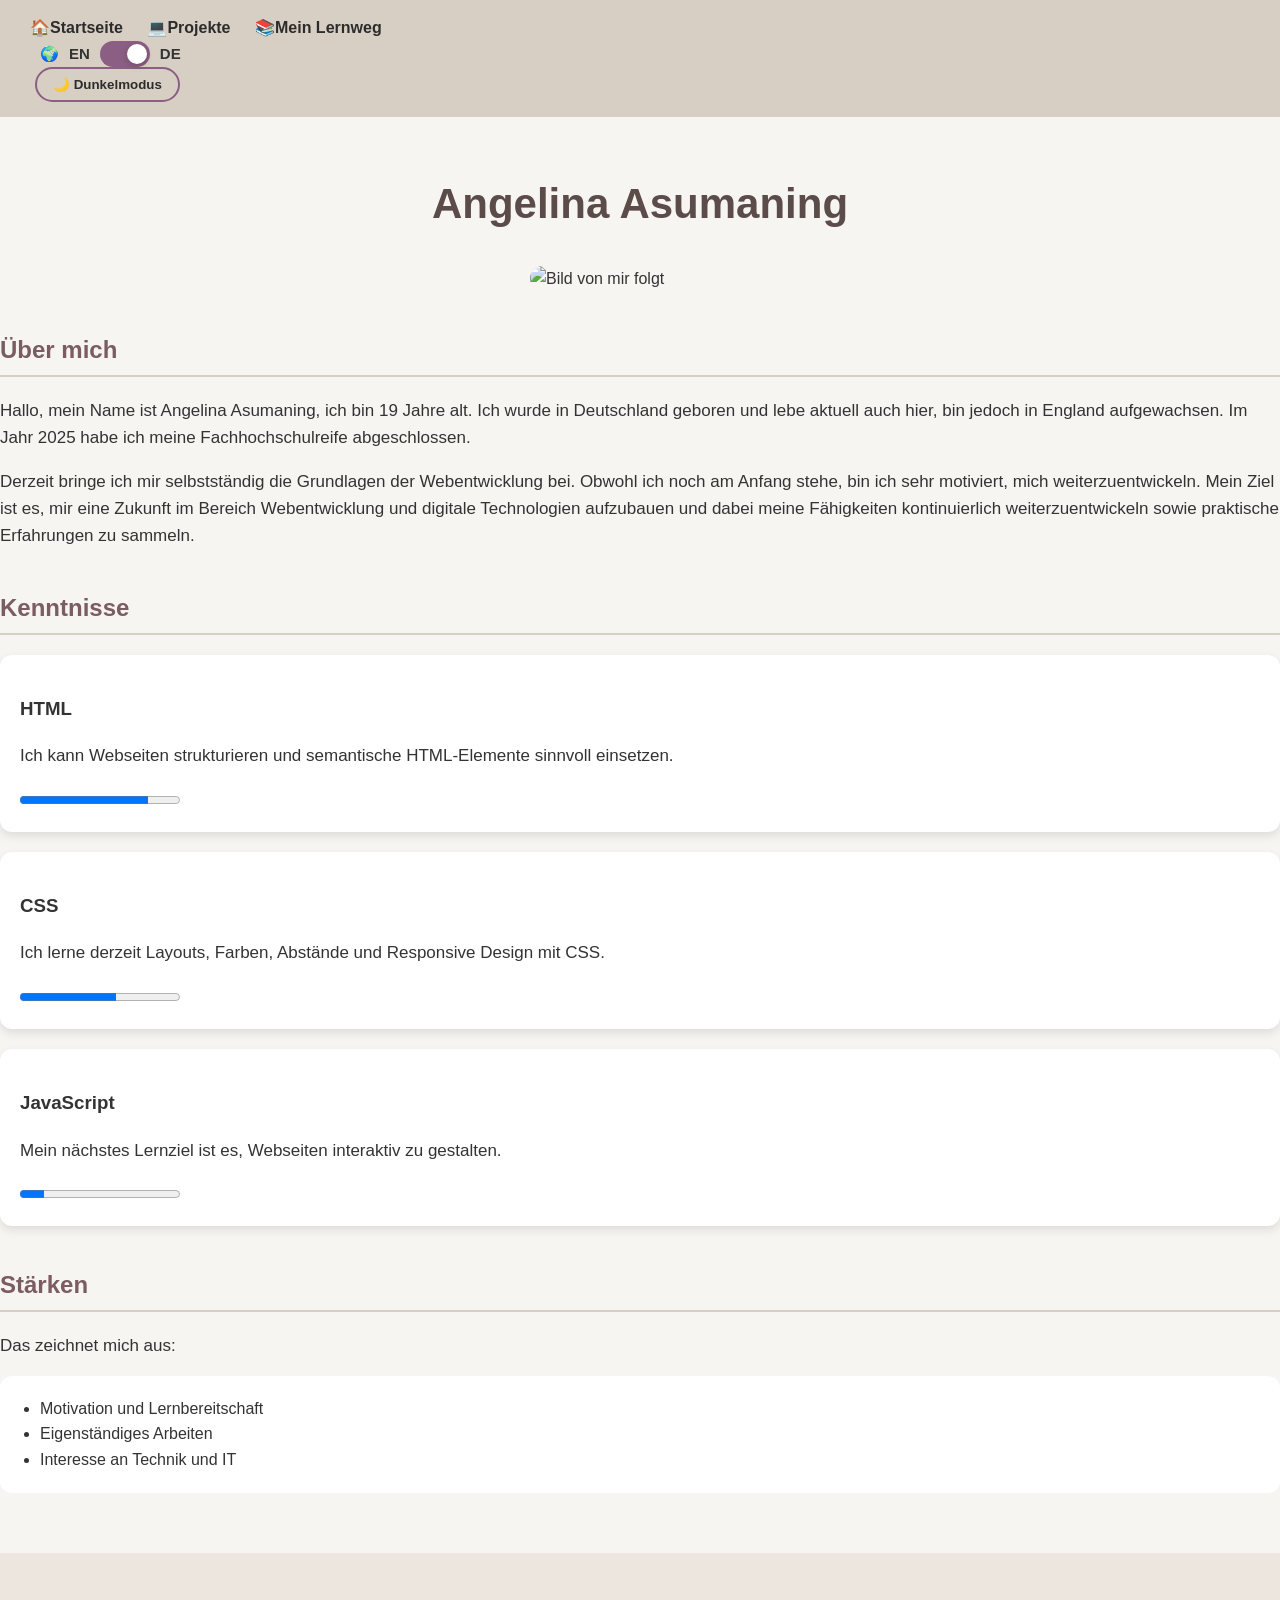
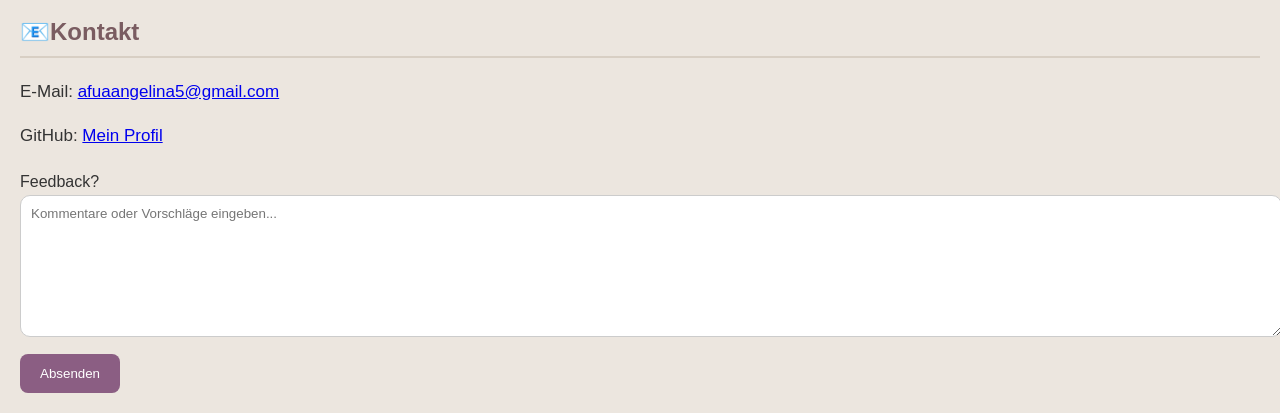
==== index.html @ c9ac7e58 "Add data-language attribute to theme toggle button" ====
<!DOCTYPE html>
<html lang="de">
<head>
    <meta charset="utf-8">
    <title>Portfolio</title>
    <link rel="stylesheet" href="style.css">
</head>

<body>

   <nav>

<div class="dropdown">
    <a href="index.html">🏠Startseite</a>

    <div class="dropdown-content">
        <a href="index.html#about">Über mich</a>
        <a href="index.html#skills">Kenntnisse</a>
        <a href="index.html#strengths">Stärken</a>
        <a href="index.html#contact">Kontakt</a>
    </div>
</div>

<div class="dropdown">
    <a href="Projects.html">💻Projekte</a>

    <div class="dropdown-content">
        <a href="Projects.html#projekt1">Erstes Projekt</a>
        <a href="Projects.html#future">Zukünftige Projekte</a>
    </div>
</div>

<div class="dropdown">
    <a href="journey.html">📚Mein Lernweg</a>

    <div class="dropdown-content">
        <a href="journey.html#february">Februar 2026</a>
        <a href="journey.html#april">April 2026</a>
        <a href="journey.html#june">Juni 2026</a>
        <a href="journey.html#progress">Lernfortschritt</a>
        <a href="journey.html#next">Was ich als Nächstes lernen möchte</a>
    </div>
</div>

<div class="language-toggle">
    <span>🌍</span>

    <span>EN</span>

    <label class="switch">

        <input type="checkbox"
               checked
               onchange="window.location.href='index.html'">

        <span class="slider"></span>

    </label>

    <span>DE</span>

</div>
<button id="theme-toggle" data-language="de">
    🌙 Dunkelmodus
</button>     

</nav>

    <br>

    <h1>Angelina Asumaning</h1>

    <!-- Bild wird später hinzugefügt -->
    <img alt="Bild von mir folgt">

    <h2 id="about">Über mich</h2>

    <p>Hallo, mein Name ist Angelina Asumaning, ich bin 19 Jahre alt. Ich wurde in Deutschland geboren und lebe aktuell auch hier, bin jedoch in England aufgewachsen. Im Jahr 2025 habe ich meine Fachhochschulreife abgeschlossen.</p>

    <p>Derzeit bringe ich mir selbstständig die Grundlagen der Webentwicklung bei. Obwohl ich noch am Anfang stehe, bin ich sehr motiviert, mich weiterzuentwickeln. Mein Ziel ist es, mir eine Zukunft im Bereich Webentwicklung und digitale Technologien aufzubauen und dabei meine Fähigkeiten kontinuierlich weiterzuentwickeln sowie praktische Erfahrungen zu sammeln.</p>

   <section id="skills">

    <h2>Kenntnisse</h2>

    <div class="skill-card">

        <h3>HTML</h3>

        <p>Ich kann Webseiten strukturieren und semantische HTML-Elemente sinnvoll einsetzen.</p>

        <progress value="80" max="100"></progress>

    </div>

    <div class="skill-card">

        <h3>CSS</h3>

        <p>Ich lerne derzeit Layouts, Farben, Abstände und Responsive Design mit CSS.</p>

        <progress value="60" max="100"></progress>

    </div>

    <div class="skill-card">

        <h3>JavaScript</h3>

        <p>Mein nächstes Lernziel ist es, Webseiten interaktiv zu gestalten.</p>

        <progress value="15" max="100"></progress>

    </div>

</section>
    <h2 id="strengths">Stärken</h2>

    <p>Das zeichnet mich aus:</p>

    <ul>
        <li>Motivation und Lernbereitschaft</li>
        <li>Eigenständiges Arbeiten</li>
        <li>Interesse an Technik und IT</li>
    </ul>

    <footer>
        <h2 id="contact">📧Kontakt</h2>
        <p>E-Mail: <a href="mailto:afuaangelina5@gmail.com">afuaangelina5@gmail.com</a></p>
        <p>GitHub: <a href="https://github.com/afuaangelina">Mein Profil</a></p>
        <form>   
          <label for="feedback">Feedback?</label><br>
          <textarea id="feedback" placeholder="Kommentare oder Vorschläge eingeben..."></textarea>   
          <button type="submit">Absenden</button>
        </form>
    </footer>
<script src="script.js"></script>
</body>
</html>
---- style.css ----
/* ===== GENERAL PAGE STYLING ===== */

body {
    background-color: #f7f5f2;
    font-family: Arial, sans-serif;
    color: #333333;
    margin: 0;
    line-height: 1.6;
}

/* ===== HEADER + NAVIGATION ===== */

nav {
    background-color: #d8cfc4;
    padding: 15px 20px;
    position: sticky;
    top: 0;
}

nav a {
    text-decoration: none;
    color: #2c2c2c;
    padding: 10px;
    font-weight: bold;
}

nav a:hover {
    color: #8b5e83;
}

/* ===== DROPDOWN MENU ===== */

.dropdown {
    position: relative;
    display: inline-block;
}

.dropdown-content {
    display: none;
    position: absolute;
    background-color: white;
    min-width: 180px;
    box-shadow: 0px 4px 8px rgba(0,0,0,0.1);
    border-radius: 8px;
}

.dropdown-content a {
    display: block;
    padding: 12px;
    color: #333333;
}

.dropdown-content a:hover {
    background-color: #f2ece7;
}

.dropdown:hover .dropdown-content {
    display: block;
}

/* ===== MAIN CONTENT ===== */

main {
    padding: 40px;
    max-width: 900px;
    margin: auto;
}

/* ===== HEADINGS ===== */

h1 {
    text-align: center;
    color: #5b4b49;
    font-size: 42px;
}

h2 {
    color: #7a5c61;
    margin-top: 40px;
    border-bottom: 2px solid #d8cfc4;
    padding-bottom: 5px;
}

/* ===== PARAGRAPHS ===== */

p {
    font-size: 17px;
}

/* ===== LISTS ===== */

ul {
    background-color: white;
    padding: 20px 40px;
    border-radius: 12px;
}

/* ===== IMAGE ===== */

img {
    display: block;
    margin: auto;
    border-radius: 15px;
    width: 220px;
}

/* ===== TABLE ===== */

table {
    width: 100%;
    border-collapse: collapse;
    background-color: white;
    margin-top: 20px;
}

th {
    background-color: #d8cfc4;
    color: #2c2c2c;
}

th, td {
    border: 1px solid #dddddd;
    padding: 12px;
    text-align: left;
}

/* ===== FORM ===== */

form {
    margin-top: 20px;
}

textarea {
    width: 100%;
    height: 120px;
    border-radius: 10px;
    border: 1px solid #cccccc;
    padding: 10px;
    font-family: Arial, sans-serif;
}

button {
    margin-top: 10px;
    background-color: #8b5e83;
    color: white;
    border: none;
    padding: 12px 20px;
    border-radius: 8px;
    cursor: pointer;
}

button:hover {
    background-color: #6f4868;
}

/* ===== FOOTER ===== */

footer {
    margin-top: 60px;
    padding: 20px;
    background-color: #ece6df;
}
/* ---------- Language Toggle ---------- */

.language-toggle{

display:flex;

align-items:center;

gap:10px;

margin-left:20px;

font-weight:bold;

}

.language-toggle span{

font-size:15px;

}

/* Switch */

.switch{

position:relative;

display:inline-block;

width:50px;

height:26px;

}

.switch input{

opacity:0;

width:0;

height:0;

}

.slider{

position:absolute;

cursor:pointer;

top:0;

left:0;

right:0;

bottom:0;

background:#d8cfc4;

border-radius:30px;

transition:.3s;

}

.slider::before{

content:"";

position:absolute;

height:20px;

width:20px;

left:3px;

bottom:3px;

background:white;

border-radius:50%;

transition:.3s;

box-shadow:0 2px 6px rgba(0,0,0,.2);

}

.switch input:checked + .slider{

background:#8b5e83;

}

.switch input:checked + .slider::before{

transform:translateX(24px);

}

/* Dark Mode */

.dark-mode .slider{

background:#555;

}

.dark-mode .switch input:checked + .slider{

background:#c89ab7;

}
/* ---------- SKILL CARDS ---------- */

.skill-card{

background:white;

padding:20px;

margin:20px 0;

border-radius:12px;

box-shadow:0 4px 10px rgba(0,0,0,.1);

}
/* ========================= */
/* Timeline */
/* ========================= */

#timeline{

margin-top:60px;

}

.timeline-item{

background:white;

padding:25px;

margin:35px 0;

border-left:6px solid #8b5e83;

border-radius:12px;

box-shadow:0 4px 12px rgba(0,0,0,.08);

transition:.3s;

}

.timeline-item:hover{

transform:translateY(-5px);

box-shadow:0 10px 25px rgba(0,0,0,.12);

}

.timeline-item h3{

margin-top:0;

color:#8b5e83;

}

.timeline-item h4{

margin-bottom:5px;

margin-top:18px;

color:#5b4b49;

}

.timeline-item p{

margin-top:0;

}

.dark-mode .timeline-item{

background:#312d2c;

border-left-color:#c89ab7;

}

.dark-mode .timeline-item h3{

color:#f0dce8;

}

.dark-mode .timeline-item h4{

color:#d7a7c3;

}
/* ================================================= */
/*                     DARK MODE                      */
/* ================================================= */

.dark-mode {
    background-color: #262322;
    color: #f5f1ec;
}

/* Smooth transitions */

body,
nav,
footer,
ul,
table,
th,
td,
textarea,
button,
.skill-card,
.dropdown-content,
main,
section,
h1,
h2,
h3,
p,
li,
a,
img {
    transition:
        background-color .35s ease,
        color .35s ease,
        border-color .35s ease,
        box-shadow .35s ease;
}

/* ========================= */
/* Navigation */
/* ========================= */

.dark-mode nav{
    background:#3a3534;
}

.dark-mode nav a{
    color:#f5f1ec;
}

.dark-mode nav a:hover{
    color:#d7a7c3;
}

/* ========================= */
/* Theme Button */
/* ========================= */

#theme-toggle{

    margin-left:15px;
    margin-top:0;

    padding:8px 16px;

    border-radius:30px;

    border:2px solid #8b5e83;

    background:transparent;

    color:#2c2c2c;

    font-weight:bold;

    cursor:pointer;

    transition:all .3s ease;

}

#theme-toggle:hover{

    background:#8b5e83;

    color:white;

}

.dark-mode #theme-toggle{

    color:#f5f1ec;

    border-color:#d7a7c3;

}

.dark-mode #theme-toggle:hover{

    background:#d7a7c3;

    color:#262322;

}

/* ========================= */
/* Headings */
/* ========================= */

.dark-mode h1{

    color:#ffffff;

}

.dark-mode h2{

    color:#f0dce8;

    border-bottom:2px solid #5f5653;

}

.dark-mode h3{

    color:#ffffff;

}

/* ========================= */
/* Paragraphs */
/* ========================= */

.dark-mode p,
.dark-mode li{

    color:#ece7e2;

}

/* ========================= */
/* Lists */
/* ========================= */

.dark-mode ul{

    background:#312d2c;

    color:#ece7e2;

}

/* ========================= */
/* Tables */
/* ========================= */

.dark-mode table{

    background:#312d2c;

    color:#ece7e2;

}

.dark-mode th{

    background:#544c49;

    color:white;

}

.dark-mode td{

    border:1px solid #5f5653;

}

/* ========================= */
/* Dropdown */
/* ========================= */

.dark-mode .dropdown-content{

    background:#312d2c;

}

.dark-mode .dropdown-content a{

    color:#f5f1ec;

}

.dark-mode .dropdown-content a:hover{

    background:#494341;

}

/* ========================= */
/* Skill Cards */
/* ========================= */

.dark-mode .skill-card{

    background:#312d2c;

    color:#ece7e2;

    box-shadow:0 6px 20px rgba(0,0,0,.35);

}

/* ========================= */
/* Forms */
/* ========================= */

.dark-mode textarea{

    background:#312d2c;

    color:#f5f1ec;

    border:1px solid #5f5653;

}

.dark-mode textarea::placeholder{

    color:#b9b1ab;

}

/* ========================= */
/* Buttons */
/* ========================= */

.dark-mode button{

    background:#8b5e83;

    color:white;

}

.dark-mode button:hover{

    background:#a26e98;

}

/* ========================= */
/* Images */
/* ========================= */

.dark-mode img{

    box-shadow:0 10px 25px rgba(0,0,0,.45);

}

/* ========================= */
/* Footer */
/* ========================= */

.dark-mode footer{

    background:#3a3534;

    color:#ece7e2;

}

/* ========================= */
/* Links */
/* ========================= */

.dark-mode a{

    color:#d7a7c3;

}

.dark-mode a:hover{

    color:#edd3e3;

}
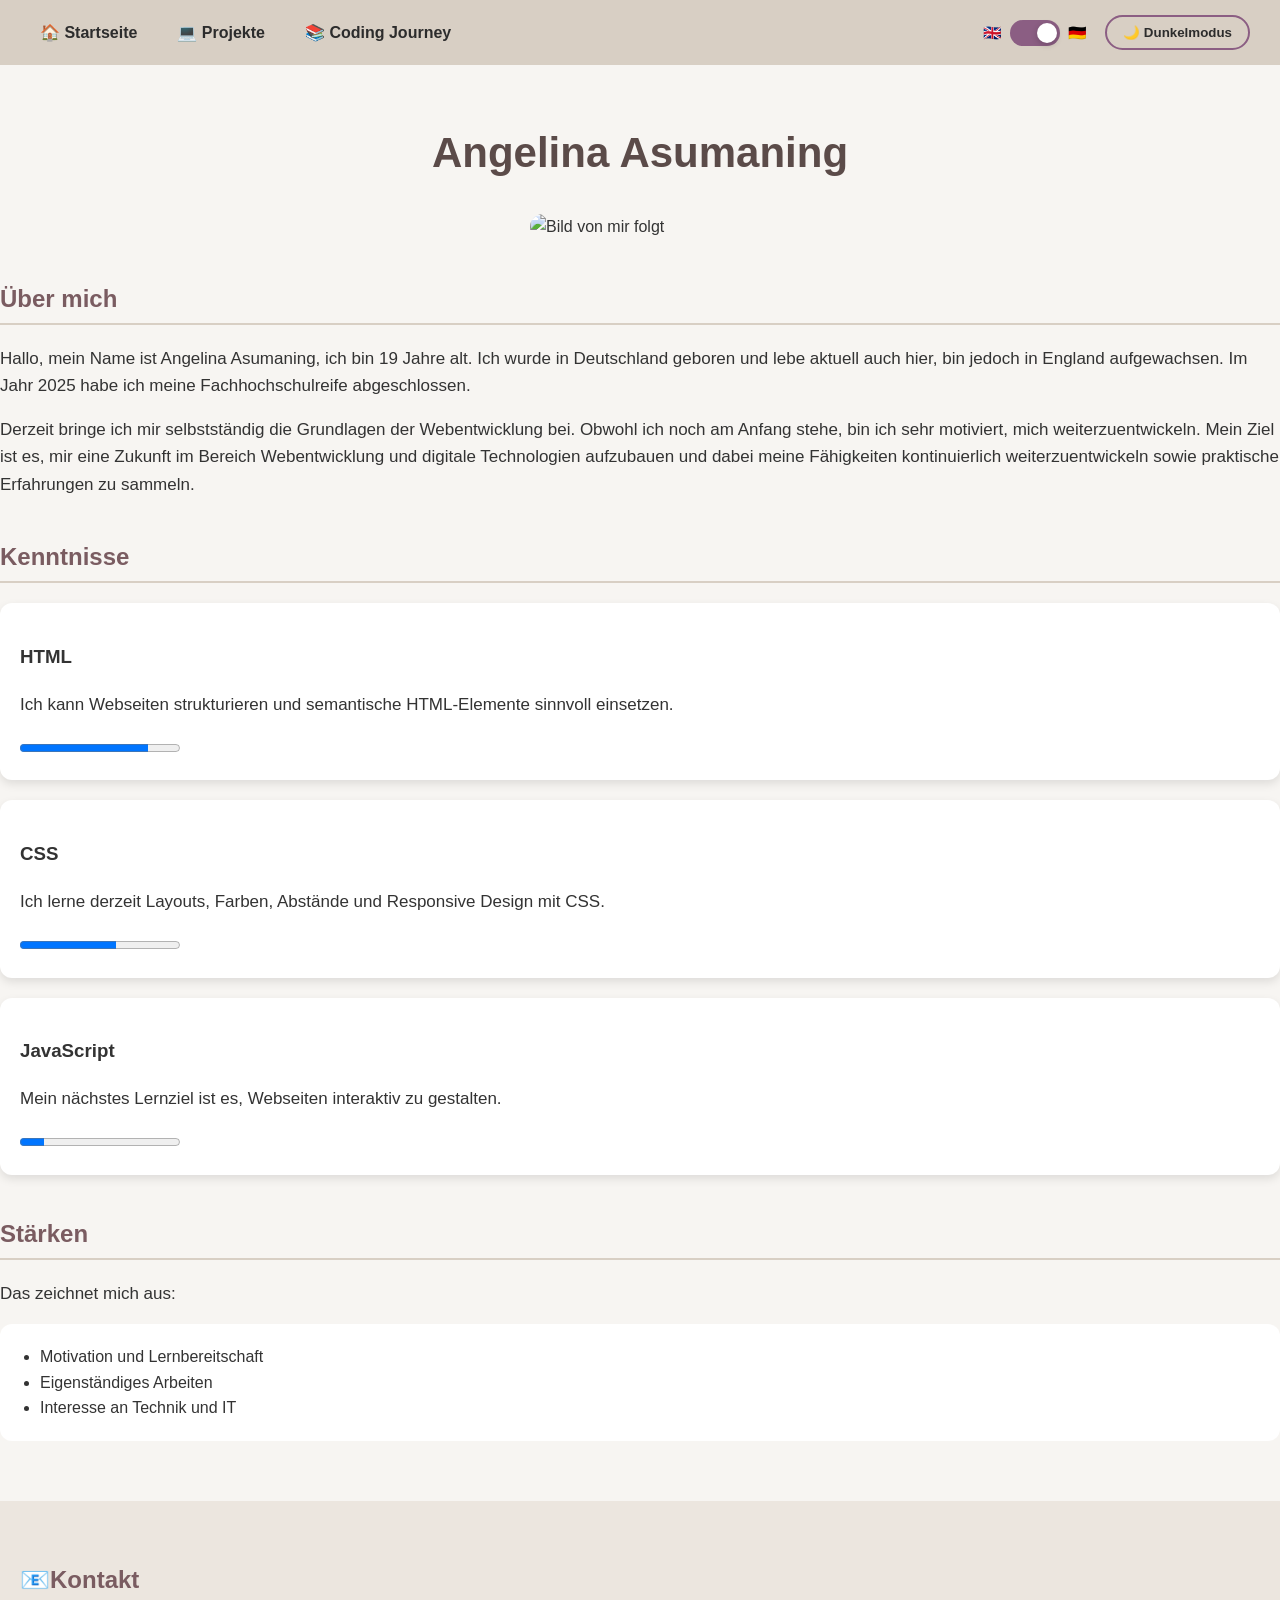
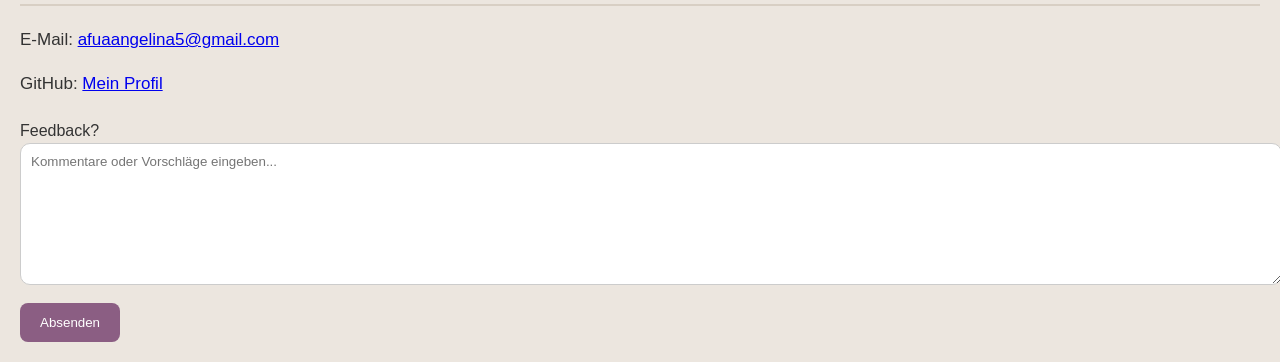
==== commit 3c69fa07: "Refactor navigation links and language toggle" ====
--- a/index.html
+++ b/index.html
@@ -10,59 +10,86 @@
 
    <nav>
 
+<div class="nav-left">
+
 <div class="dropdown">
-    <a href="index.html">🏠Startseite</a>
 
-    <div class="dropdown-content">
-        <a href="index.html#about">Über mich</a>
-        <a href="index.html#skills">Kenntnisse</a>
-        <a href="index.html#strengths">Stärken</a>
-        <a href="index.html#contact">Kontakt</a>
-    </div>
+<a href="index.html">🏠 Startseite</a>
+
+<div class="dropdown-content">
+
+<a href="index.html#about">Über mich</a>
+
+<a href="index.html#skills">Kenntnisse</a>
+
+<a href="index.html#strengths">Stärken</a>
+
+<a href="#contact">Kontakt</a>
+
+</div>
+
 </div>
 
 <div class="dropdown">
-    <a href="Projects.html">💻Projekte</a>
 
-    <div class="dropdown-content">
-        <a href="Projects.html#projekt1">Erstes Projekt</a>
-        <a href="Projects.html#future">Zukünftige Projekte</a>
-    </div>
+<a href="Projects.html">💻 Projekte</a>
+</div>
+<div class="dropdown-content">
+
+<a href="Projects.html#project1">Erstes Projekt</a>
+
+<a href="Projects.html#future">Zukünftige Projekte</a>
+
 </div>
 
 <div class="dropdown">
-    <a href="journey.html">📚Mein Lernweg</a>
 
-    <div class="dropdown-content">
-        <a href="journey.html#february">Februar 2026</a>
-        <a href="journey.html#april">April 2026</a>
-        <a href="journey.html#june">Juni 2026</a>
-        <a href="journey.html#progress">Lernfortschritt</a>
-        <a href="journey.html#next">Was ich als Nächstes lernen möchte</a>
-    </div>
+<a href="journey.html">📚 Coding Journey</a>
+
+<div class="dropdown-content">
+
+<a href="journey.html#timeline">Zeitstrahl</a>
+
+<a href="journey.html#progress">Fortschritt</a>
+
+<a href="journey.html#next">Nächste Ziele</a>
+
 </div>
 
-<div class="language-toggle">
-    <span>🌍</span>
-
-    <span>EN</span>
-
-    <label class="switch">
-
-        <input type="checkbox"
-               checked
-               onchange="window.location.href='index.html'">
-
-        <span class="slider"></span>
-
-    </label>
-
-    <span>DE</span>
+</div>
 
 </div>
-<button id="theme-toggle" data-language="de">
-    🌙 Dunkelmodus
-</button>     
+
+<div class="nav-right">
+
+<div class="language-toggle">
+
+<span>🇬🇧</span>
+
+<label class="switch">
+
+<input
+type="checkbox"
+checked
+onchange="window.location.href='index-en.html'">
+
+<span class="slider"></span>
+
+</label>
+
+<span>🇩🇪</span>
+
+</div>
+
+<button
+id="theme-toggle"
+data-language="de">
+
+🌙 Dunkelmodus
+
+</button>
+
+</div>
 
 </nav>
 
--- a/style.css
+++ b/style.css
@@ -10,11 +10,43 @@
 
 /* ===== HEADER + NAVIGATION ===== */
 
-nav {
-    background-color: #d8cfc4;
-    padding: 15px 20px;
-    position: sticky;
-    top: 0;
+nav{
+
+display:flex;
+
+justify-content:space-between;
+
+align-items:center;
+
+background:#d8cfc4;
+
+padding:15px 30px;
+
+position:sticky;
+
+top:0;
+
+z-index:999;
+
+}
+.nav-left{
+
+display:flex;
+
+align-items:center;
+
+gap:20px;
+
+}
+
+.nav-right{
+
+display:flex;
+
+align-items:center;
+
+gap:18px;
+
 }
 
 nav a {
@@ -168,9 +200,9 @@
 
 align-items:center;
 
-gap:10px;
-
-margin-left:20px;
+gap:8px;
+
+margin:0;
 
 font-weight:bold;
 
@@ -431,8 +463,7 @@
 
 #theme-toggle{
 
-    margin-left:15px;
-    margin-top:0;
+    margin:0;
 
     padding:8px 16px;
 
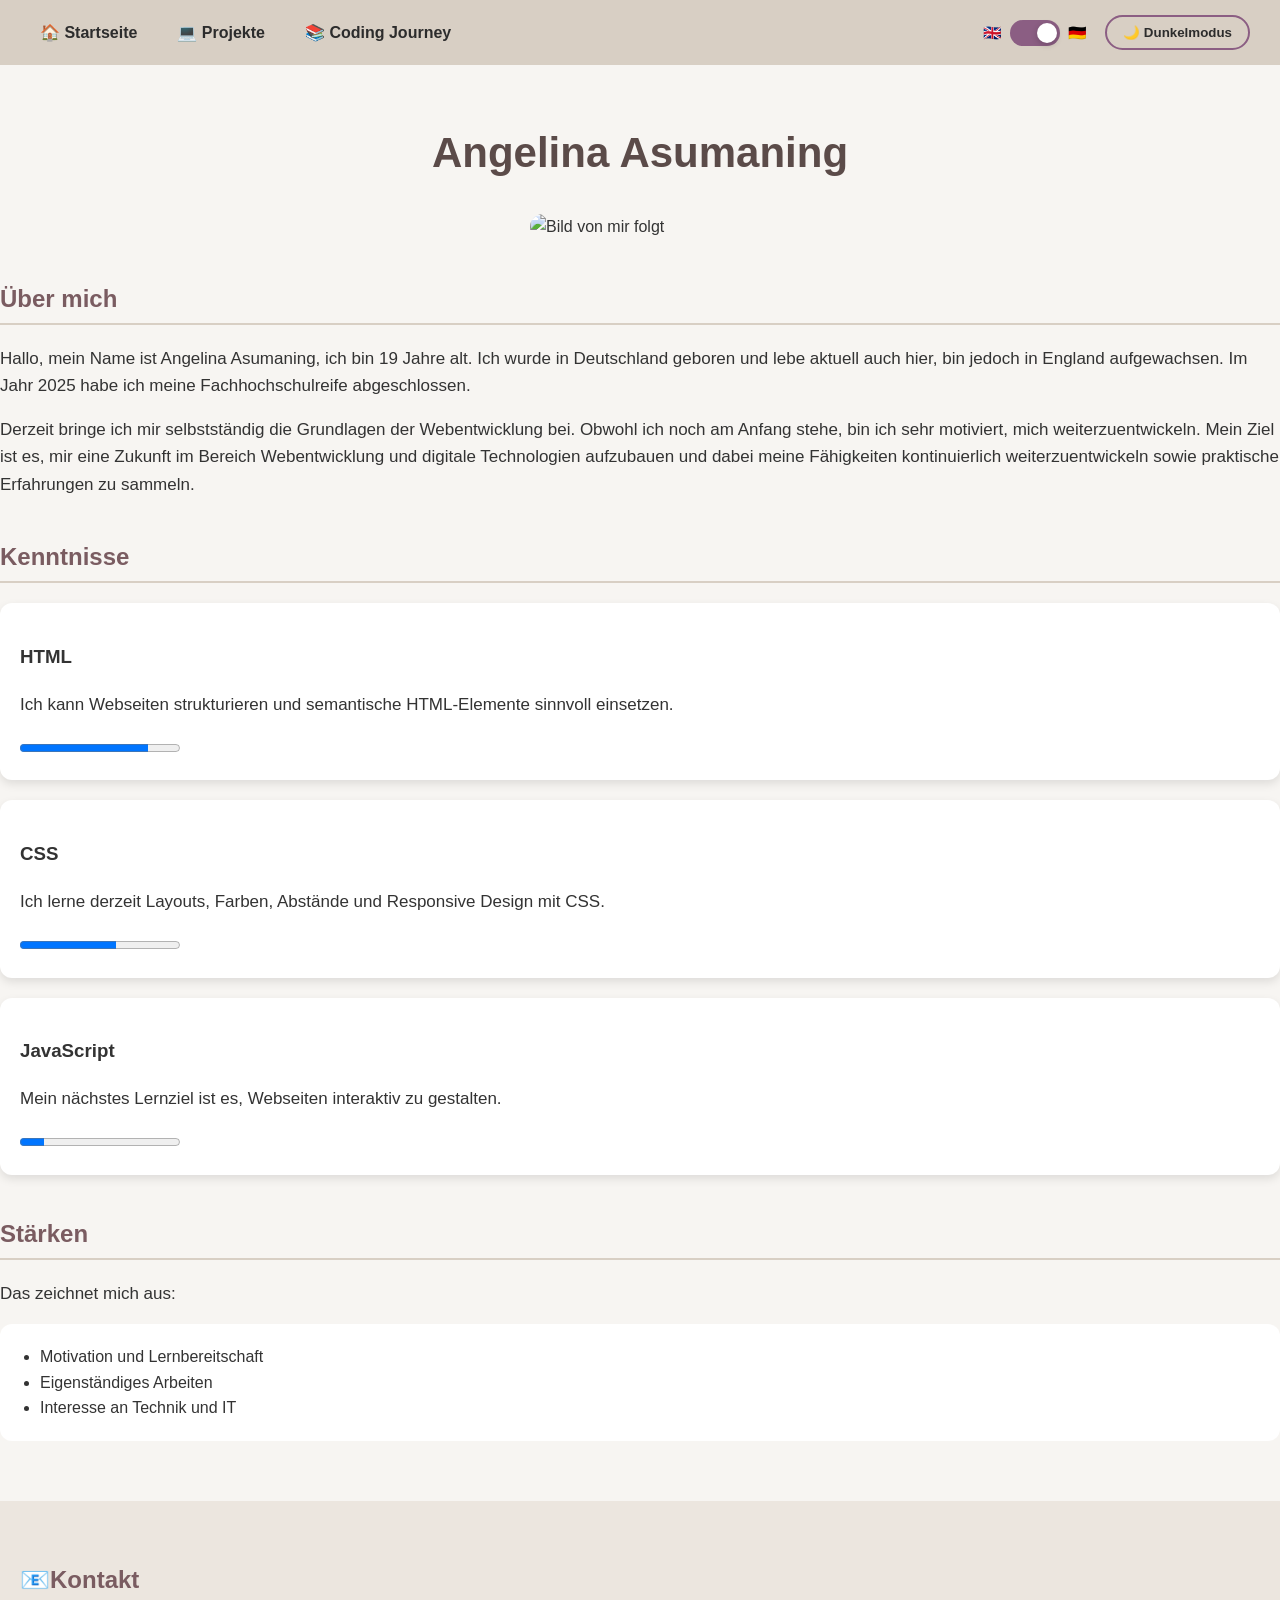
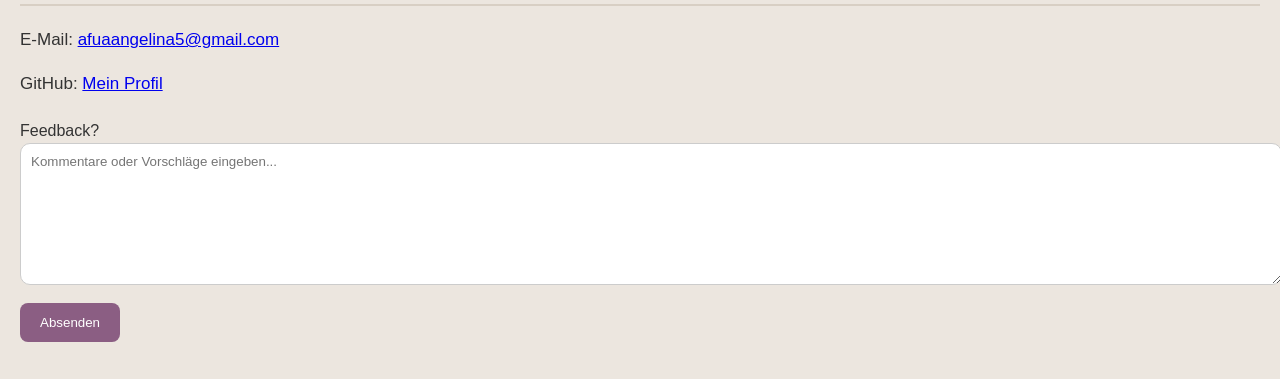
==== commit e1c614f3: "Add success message paragraph to feedback form" ====
--- a/index.html
+++ b/index.html
@@ -33,7 +33,7 @@
 <div class="dropdown">
 
 <a href="Projects.html">💻 Projekte</a>
-</div>
+
 <div class="dropdown-content">
 
 <a href="Projects.html#project1">Erstes Projekt</a>
@@ -41,7 +41,7 @@
 <a href="Projects.html#future">Zukünftige Projekte</a>
 
 </div>
-
+</div>
 <div class="dropdown">
 
 <a href="journey.html">📚 Coding Journey</a>
@@ -155,10 +155,11 @@
         <h2 id="contact">📧Kontakt</h2>
         <p>E-Mail: <a href="mailto:afuaangelina5@gmail.com">afuaangelina5@gmail.com</a></p>
         <p>GitHub: <a href="https://github.com/afuaangelina">Mein Profil</a></p>
-        <form>   
+        <form action="https://formspree.io/f/mlgyypqn" method="POST">  
           <label for="feedback">Feedback?</label><br>
           <textarea id="feedback" placeholder="Kommentare oder Vorschläge eingeben..."></textarea>   
           <button type="submit">Absenden</button>
+            <p id="success-message"></p>
         </form>
     </footer>
 <script src="script.js"></script>
